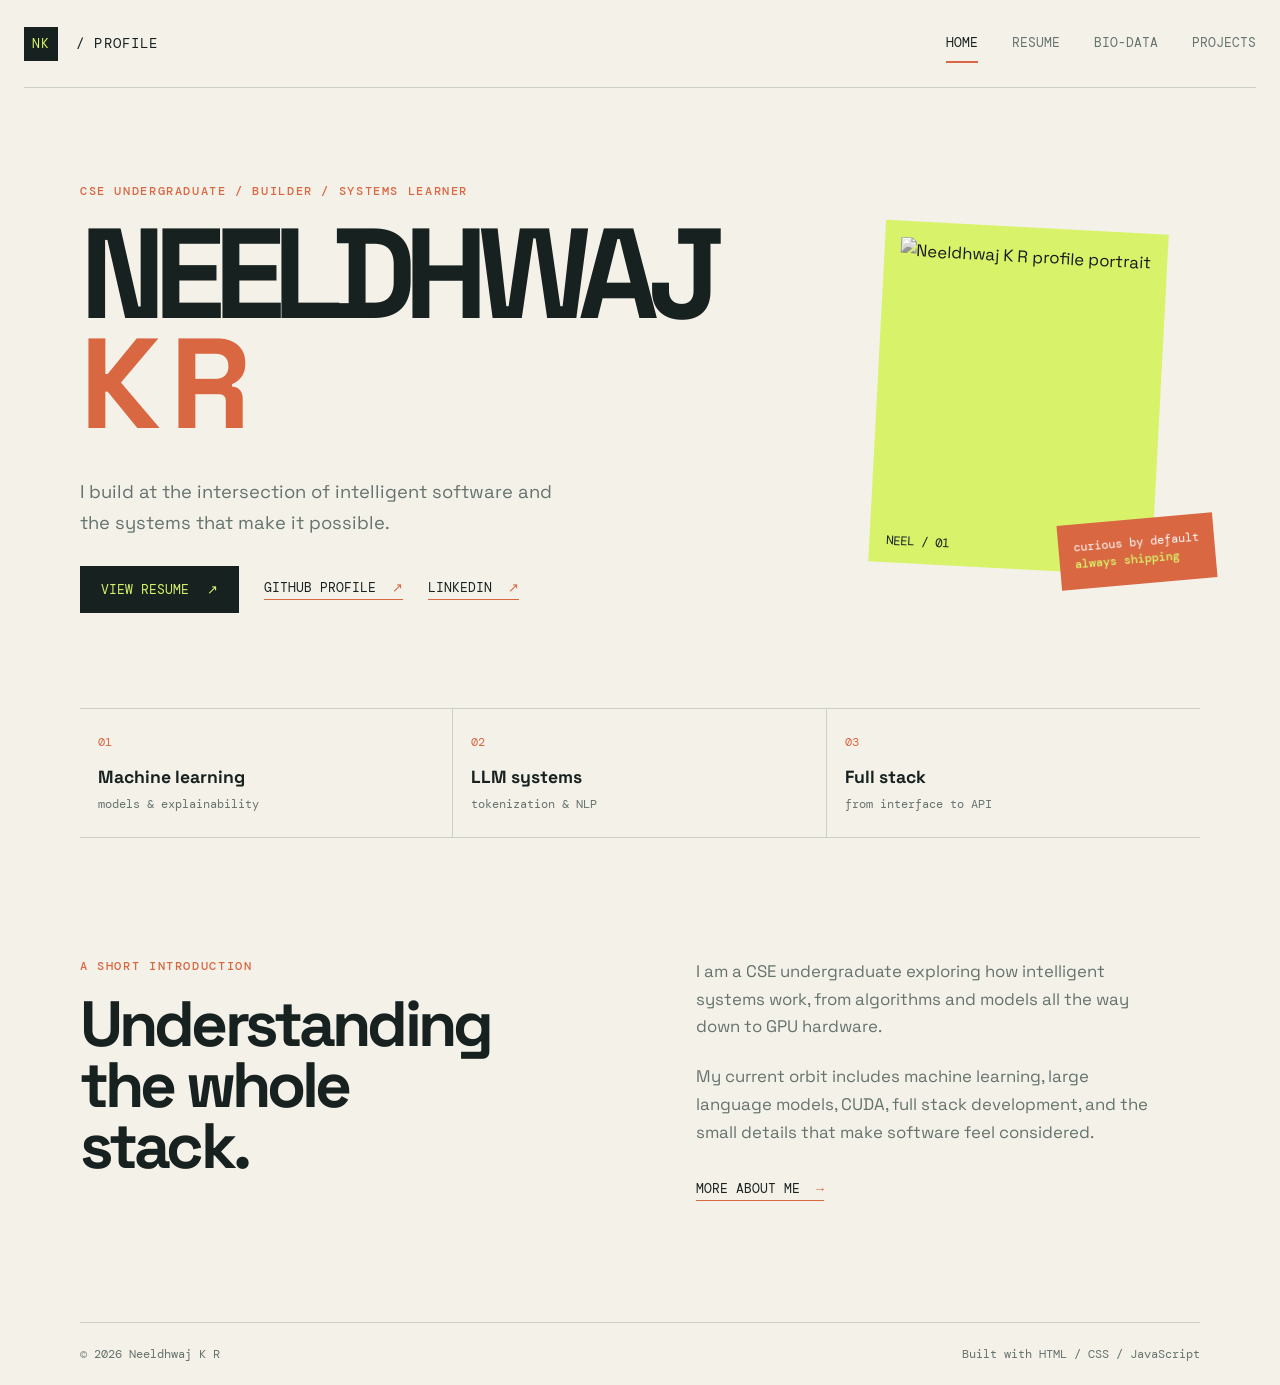
==== assignment.html @ 89e9b07a "Uploading files from local" ====
<!doctype html>
<html lang="en">
  <head>
    <meta charset="UTF-8" />
    <meta name="viewport" content="width=device-width, initial-scale=1.0" />
    <meta
      name="description"
      content="Neeldhwaj K R - CSE undergraduate, ML and LLM enthusiast, and full stack developer."
    />
    <title>Neel | Digital Profile</title>
    <link rel="preconnect" href="https://fonts.googleapis.com" />
    <link rel="preconnect" href="https://fonts.gstatic.com" crossorigin />
    <link
      href="https://fonts.googleapis.com/css2?family=DM+Mono:wght@400;500&family=Space+Grotesk:wght@400;500;600;700&display=swap"
      rel="stylesheet"
    />
    <link rel="stylesheet" href="portfolio.css" />
  </head>
  <body>
    <header class="site-header">
      <a class="brand" href="assignment.html"><span>NK</span> / profile</a>
      <button class="menu-toggle" aria-label="Toggle navigation" aria-expanded="false">Menu</button>
      <nav class="site-nav" aria-label="Main navigation">
        <a class="active" href="assignment.html">Home</a>
        <a href="resume.html">Resume</a>
        <a href="bio-data.html">Bio-data</a>
        <a href="projects.html">Projects</a>
      </nav>
    </header>

    <main>
      <section class="hero page-wrap">
        <div class="hero-copy reveal">
          <p class="eyebrow">CSE undergraduate / builder / systems learner</p>
          <h1>NEELDHWAJ<br /><em>K R</em></h1>
          <p class="hero-intro">
            I build at the intersection of intelligent software and the systems that make it
            possible.
          </p>
          <div class="hero-actions">
            <a class="button button-primary" href="resume.html">View resume <span>↗</span></a>
            <a class="text-link" href="https://github.com/neel-31" target="_blank" rel="noreferrer"
              >GitHub profile <span>↗</span></a
            >
            <a
              class="text-link"
              href="https://www.linkedin.com/in/neeldhwaj-k-r-45471a250/"
              target="_blank"
              rel="noreferrer"
              >LinkedIn <span>↗</span></a
            >
          </div>
        </div>
        <div class="hero-visual reveal">
          <div class="portrait-frame">
            <img
              src="https://avatars.githubusercontent.com/u/171709820?v=4"
              alt="Neeldhwaj K R profile portrait"
            />
            <span class="portrait-label">NEEL / 01</span>
          </div>
          <div class="orbit-note">curious by default<br /><strong>always shipping</strong></div>
        </div>
      </section>

      <section class="signal-strip page-wrap reveal" aria-label="Profile highlights">
        <div>
          <span class="signal-number">01</span><strong>Machine learning</strong
          ><small>models & explainability</small>
        </div>
        <div>
          <span class="signal-number">02</span><strong>LLM systems</strong
          ><small>tokenization & NLP</small>
        </div>
        <div>
          <span class="signal-number">03</span><strong>Full stack</strong
          ><small>from interface to API</small>
        </div>
      </section>

      <section class="home-grid page-wrap">
        <div class="section-heading reveal">
          <p class="eyebrow">A short introduction</p>
          <h2>Understanding the whole stack.</h2>
        </div>
        <div class="home-about reveal">
          <p>
            I am a CSE undergraduate exploring how intelligent systems work, from algorithms and
            models all the way down to GPU hardware.
          </p>
          <p>
            My current orbit includes machine learning, large language models, CUDA, full stack
            development, and the small details that make software feel considered.
          </p>
          <a class="text-link" href="bio-data.html">More about me <span>→</span></a>
        </div>
      </section>
    </main>

    <footer class="site-footer page-wrap">
      <span>© 2026 Neeldhwaj K R</span><span>Built with HTML / CSS / JavaScript</span>
    </footer>
    <script src="https://code.jquery.com/jquery-3.7.1.min.js"></script>
    <script src="portfolio.js"></script>
  </body>
</html>
---- portfolio.css ----
:root {
  --ink: #17211f;
  --muted: #65736e;
  --paper: #f4f1e9;
  --lime: #d8f36a;
  --rust: #d96742;
  --line: #cbd0c5;
  --mono: "DM Mono", monospace;
  --display: "Space Grotesk", sans-serif;
}
* {
  box-sizing: border-box;
}
html {
  scroll-behavior: smooth;
}
body {
  margin: 0;
  background: var(--paper);
  color: var(--ink);
  font-family: var(--display);
  font-size: 1.05rem;
  line-height: 1.65;
}
a {
  color: inherit;
  text-decoration: none;
}
.page-wrap {
  width: min(1120px, calc(100% - 48px));
  margin-inline: auto;
}
.site-header {
  width: min(1280px, calc(100% - 48px));
  height: 88px;
  margin: auto;
  display: flex;
  align-items: center;
  justify-content: space-between;
  border-bottom: 1px solid var(--line);
}
.brand {
  font-family: var(--mono);
  font-size: 0.88rem;
  letter-spacing: 0.08em;
  text-transform: uppercase;
}
.brand span {
  display: inline-grid;
  place-items: center;
  width: 34px;
  height: 34px;
  margin-right: 9px;
  background: var(--ink);
  color: var(--lime);
  font-size: 0.8rem;
}
.site-nav {
  display: flex;
  gap: 34px;
  font-family: var(--mono);
  font-size: 0.82rem;
  text-transform: uppercase;
}
.site-nav a {
  padding-block: 8px;
  color: var(--muted);
}
.site-nav a:hover,
.site-nav .active {
  color: var(--ink);
  border-bottom: 2px solid var(--rust);
}
.menu-toggle {
  display: none;
  border: 0;
  background: transparent;
  font: 0.82rem var(--mono);
  text-transform: uppercase;
  color: var(--ink);
}
.hero {
  min-height: 620px;
  display: grid;
  grid-template-columns: 1.1fr 0.9fr;
  align-items: center;
  gap: 8%;
  padding-block: 70px;
}
.eyebrow {
  margin: 0 0 20px;
  color: var(--rust);
  font: 500 0.78rem var(--mono);
  letter-spacing: 0.13em;
  text-transform: uppercase;
}
.hero h1 {
  margin: 0;
  font-size: clamp(4.5rem, 10vw, 9rem);
  line-height: 0.86;
  letter-spacing: -0.09em;
  text-transform: uppercase;
}
.hero h1 em,
h1 span {
  color: var(--rust);
  font-style: normal;
}
.hero-intro {
  max-width: 475px;
  margin: 38px 0 28px;
  color: var(--muted);
  font-size: 1.15rem;
}
.hero-actions {
  display: flex;
  align-items: center;
  gap: 25px;
}
.button {
  display: inline-flex;
  gap: 18px;
  align-items: center;
  padding: 15px 21px;
  font: 0.8rem var(--mono);
  text-transform: uppercase;
}
.button-primary {
  background: var(--ink);
  color: var(--lime);
}
.button-primary:hover {
  background: var(--rust);
  color: white;
}
.text-link {
  border-bottom: 1px solid var(--rust);
  padding-bottom: 3px;
  font: 0.82rem var(--mono);
  text-transform: uppercase;
}
.text-link span {
  color: var(--rust);
  margin-left: 8px;
}
.hero-visual {
  position: relative;
  max-width: 390px;
  justify-self: end;
}
.portrait-frame {
  position: relative;
  padding: 16px 16px 45px;
  background: var(--lime);
  transform: rotate(3deg);
}
.portrait-frame img {
  display: block;
  width: 100%;
  aspect-ratio: 1 / 1.12;
  object-fit: cover;
  filter: grayscale(1) contrast(1.05);
}
.portrait-label {
  position: absolute;
  bottom: 14px;
  left: 17px;
  font: 0.78rem var(--mono);
}
.orbit-note {
  position: absolute;
  right: -55px;
  bottom: -15px;
  padding: 15px;
  background: var(--rust);
  color: white;
  font: 0.78rem var(--mono);
  line-height: 1.4;
  transform: rotate(-5deg);
}
.orbit-note strong {
  color: var(--lime);
  font-weight: 500;
}
.signal-strip {
  display: grid;
  grid-template-columns: repeat(3, 1fr);
  border-block: 1px solid var(--line);
}
.signal-strip div {
  padding: 25px 18px;
  border-right: 1px solid var(--line);
}
.signal-strip div:last-child {
  border: 0;
}
.signal-number {
  display: block;
  margin-bottom: 13px;
  color: var(--rust);
  font: 0.78rem var(--mono);
}
.signal-strip strong,
.signal-strip small {
  display: block;
}
.signal-strip strong {
  font-size: 1.1rem;
}
.signal-strip small {
  margin-top: 4px;
  color: var(--muted);
  font: 0.78rem var(--mono);
}
.home-grid {
  display: grid;
  grid-template-columns: 1fr 1fr;
  gap: 10%;
  padding-block: 120px;
}
.section-heading h2 {
  max-width: 400px;
  margin: 0;
  font-size: clamp(2.4rem, 5vw, 4.4rem);
  line-height: 0.95;
  letter-spacing: -0.06em;
}
.home-about {
  max-width: 470px;
  align-self: end;
  color: var(--muted);
}
.home-about p {
  margin-top: 0;
  margin-bottom: 22px;
}
.home-about .text-link {
  display: inline-block;
  margin-top: 12px;
  color: var(--ink);
}
.inner-page {
  padding-block: 90px 120px;
}
.page-title {
  max-width: 710px;
  margin-bottom: 80px;
}
.page-title h1 {
  margin: 0 0 20px;
  font-size: clamp(4rem, 9vw, 8rem);
  line-height: 0.88;
  letter-spacing: -0.09em;
}
.page-title > p:last-child {
  max-width: 520px;
  color: var(--muted);
  font-size: 1.1rem;
}
.resume-layout {
  display: grid;
  grid-template-columns: 220px 1fr;
  gap: 12%;
}
.resume-aside {
  border-top: 2px solid var(--ink);
}
.aside-block {
  padding-block: 24px;
  border-bottom: 1px solid var(--line);
}
.aside-block .eyebrow {
  margin-bottom: 12px;
}
.aside-block a {
  display: block;
  margin: 8px 0;
  color: var(--muted);
  font: 0.82rem var(--mono);
  overflow-wrap: anywhere;
}
.aside-block p:last-child {
  color: var(--muted);
  font: 0.85rem/2 var(--mono);
}
.resume-section {
  margin-bottom: 70px;
}
.resume-section h2 {
  padding-bottom: 15px;
  margin: 0 0 24px;
  border-bottom: 1px solid var(--ink);
  font-size: 1.1rem;
}
.resume-section > p {
  max-width: 650px;
  color: var(--muted);
}
.tag-list {
  display: flex;
  flex-wrap: wrap;
  gap: 10px;
}
.tag-list span {
  padding: 10px 13px;
  border: 1px solid var(--line);
  font: 0.78rem var(--mono);
}
.timeline-item {
  display: grid;
  grid-template-columns: 42px 1fr;
  gap: 15px;
  padding-block: 19px;
  border-bottom: 1px solid var(--line);
}
.timeline-mark,
.project-number {
  color: var(--rust);
  font: 0.8rem var(--mono);
}
.timeline-item h3 {
  margin: 0 0 5px;
  font-size: 1.1rem;
}
.timeline-item p {
  margin: 0;
  color: var(--muted);
}
.bio-grid {
  display: grid;
  grid-template-columns: 1fr 1fr;
  gap: 18px;
}
.bio-card {
  min-height: 280px;
  padding: 30px;
  border: 1px solid var(--line);
}
.bio-card-wide {
  grid-column: span 2;
  min-height: auto;
  background: var(--ink);
  color: var(--paper);
}
.bio-card h2 {
  margin: 0 0 25px;
  font-size: clamp(2.3rem, 5vw, 4rem);
  line-height: 0.95;
  letter-spacing: -0.06em;
}
.bio-card h2 em {
  color: var(--lime);
  font-style: normal;
}
.bio-card p:not(.eyebrow) {
  max-width: 630px;
  color: #b8c1b5;
}
.bio-card dl {
  display: grid;
  grid-template-columns: 1fr 1.3fr;
  gap: 14px 8px;
  margin: 0;
}
.bio-card dt {
  color: var(--muted);
  font: 0.75rem var(--mono);
  text-transform: uppercase;
}
.bio-card dd {
  margin: 0;
  font-size: 0.95rem;
}
.clean-list {
  padding: 0;
  margin: 0;
  list-style: none;
}
.clean-list li {
  padding: 10px 0;
  border-bottom: 1px solid var(--line);
  font: 0.82rem var(--mono);
}
.clean-list li::before {
  content: "+ ";
  color: var(--rust);
}
.quote-card {
  display: flex;
  align-items: center;
  gap: 30px;
  background: var(--rust);
}
.quote-card .quote-mark {
  color: var(--lime);
  font-size: 5rem;
  line-height: 0.5;
}
.quote-card p {
  margin: 0;
  color: white !important;
  font-size: 1.5rem;
}
.project-toolbar {
  display: flex;
  align-items: center;
  justify-content: space-between;
  padding-block: 18px;
  border-block: 1px solid var(--line);
}
.project-toolbar .eyebrow {
  margin: 0;
}
.filter-buttons {
  display: flex;
  gap: 8px;
}
.filter-button {
  padding: 8px 12px;
  border: 1px solid var(--line);
  background: transparent;
  color: var(--muted);
  cursor: pointer;
  font: 0.76rem var(--mono);
  text-transform: uppercase;
}
.filter-button:hover,
.filter-button.active {
  border-color: var(--ink);
  background: var(--ink);
  color: var(--lime);
}
.project-list {
  margin-top: 20px;
}
.project-card {
  display: grid;
  grid-template-columns: 80px 1fr;
  gap: 15px;
  padding: 35px 0;
  border-bottom: 1px solid var(--line);
}
.project-card h2 {
  margin: 0 0 10px;
  font-size: clamp(1.8rem, 4vw, 3.2rem);
  letter-spacing: -0.06em;
}
.project-type {
  margin: 0 0 13px;
  color: var(--rust);
  font: 0.78rem var(--mono);
  text-transform: uppercase;
}
.project-card > div:last-child > p:not(.project-type) {
  max-width: 640px;
  margin: 0;
  color: var(--muted);
}
.card-footer {
  display: flex;
  justify-content: space-between;
  gap: 20px;
  margin-top: 30px;
  color: var(--muted);
  font: 0.78rem var(--mono);
}
.card-footer a {
  color: var(--ink);
  border-bottom: 1px solid var(--rust);
}
.site-footer {
  display: flex;
  justify-content: space-between;
  padding-block: 23px;
  border-top: 1px solid var(--line);
  color: var(--muted);
  font: 0.76rem var(--mono);
}
.site-footer a {
  color: var(--ink);
}
.reveal {
  opacity: 0;
  transform: translateY(18px);
}
.reveal.is-visible {
  animation: rise 0.65s ease forwards;
}
@keyframes rise {
  to {
    opacity: 1;
    transform: translateY(0);
  }
}
@media (max-width: 700px) {
  .page-wrap,
  .site-header {
    width: min(100% - 32px, 1120px);
  }
  .site-header {
    height: 72px;
  }
  .menu-toggle {
    display: block;
  }
  .site-nav {
    display: none;
    position: absolute;
    z-index: 2;
    top: 72px;
    left: 16px;
    right: 16px;
    padding: 12px 20px;
    background: var(--ink);
  }
  .site-nav.is-open {
    display: grid;
    gap: 4px;
  }
  .site-nav a,
  .site-nav a:hover,
  .site-nav .active {
    color: var(--paper);
    border: 0;
  }
  .hero {
    min-height: auto;
    grid-template-columns: 1fr;
    gap: 65px;
    padding-block: 65px 90px;
  }
  .hero h1 {
    font-size: clamp(4rem, 18vw, 7rem);
  }
  .hero-visual {
    width: 78%;
    margin-right: 25px;
  }
  .orbit-note {
    right: -35px;
  }
  .signal-strip {
    grid-template-columns: 1fr;
  }
  .signal-strip div {
    border-right: 0;
    border-bottom: 1px solid var(--line);
  }
  .home-grid,
  .resume-layout {
    grid-template-columns: 1fr;
    gap: 50px;
  }
  .inner-page {
    padding-block: 65px 80px;
  }
  .page-title {
    margin-bottom: 55px;
  }
  .resume-aside {
    order: 2;
  }
  .bio-grid {
    grid-template-columns: 1fr;
  }
  .bio-card-wide {
    grid-column: auto;
  }
  .bio-card {
    min-height: auto;
  }
  .project-toolbar {
    display: block;
  }
  .filter-buttons {
    margin-top: 16px;
    flex-wrap: wrap;
  }
  .project-card {
    grid-template-columns: 35px 1fr;
  }
  .card-footer {
    display: grid;
    gap: 12px;
  }
  .site-footer {
    display: grid;
    gap: 9px;
  }
}
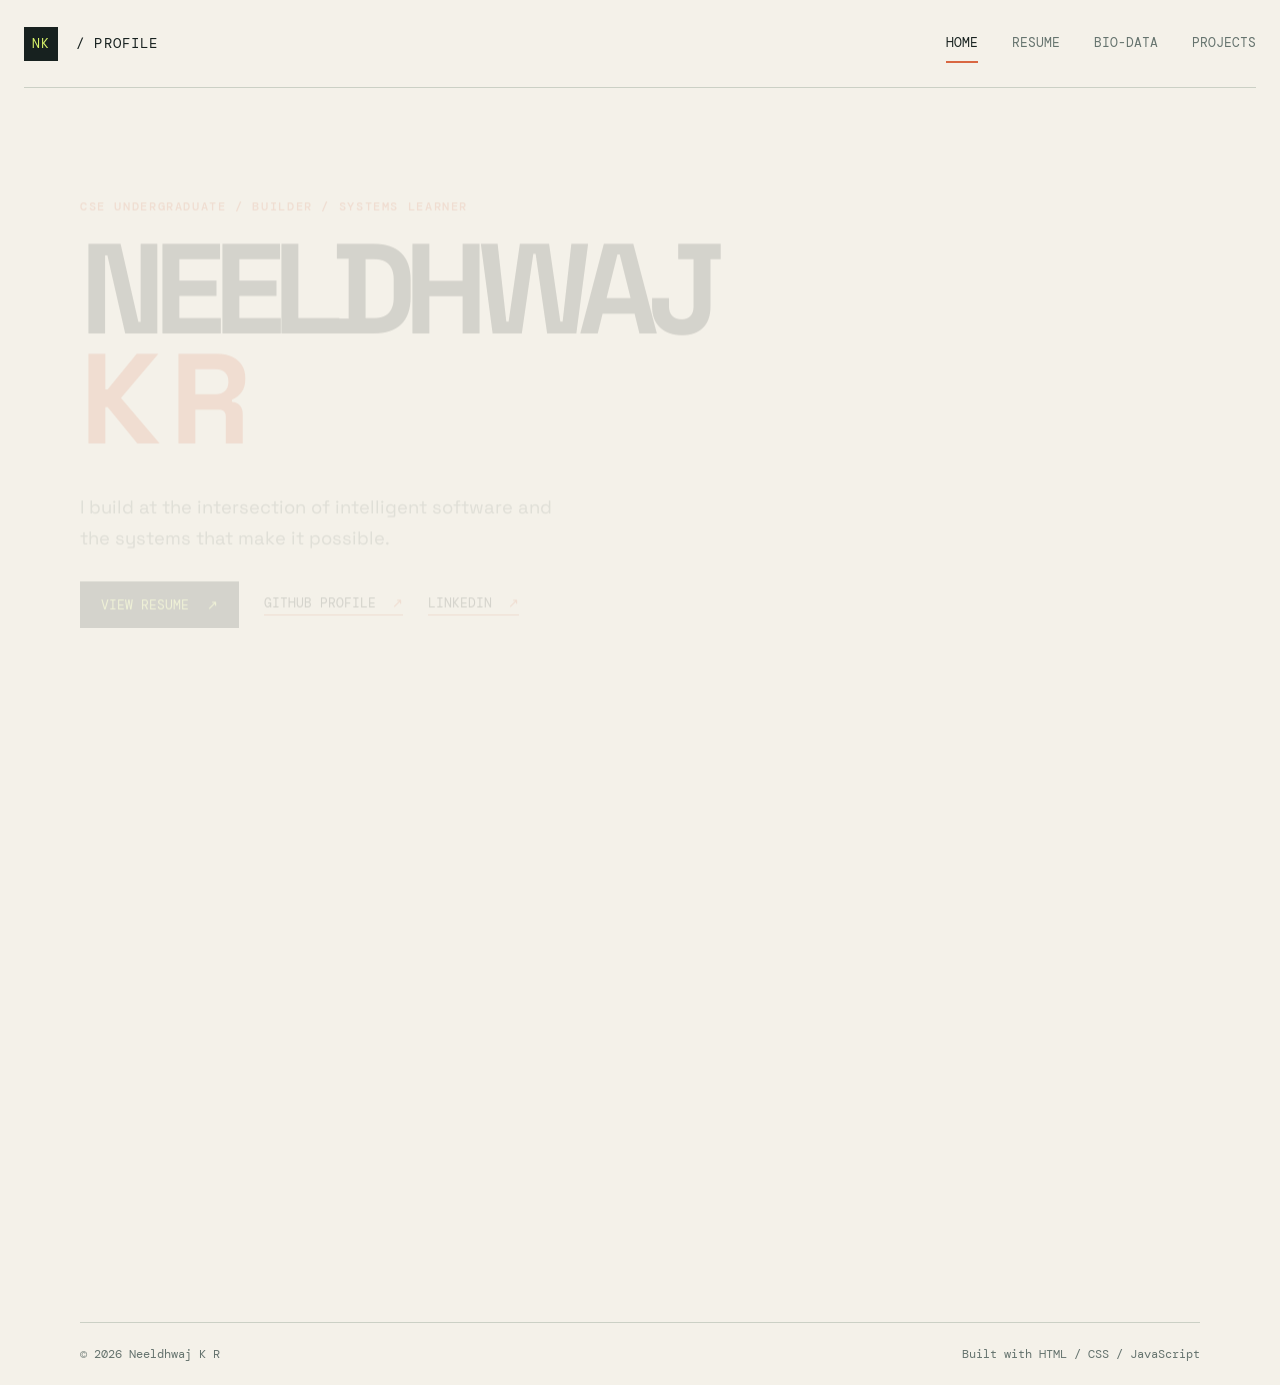
==== commit 03689457: "Restore Home navigation and refresh portfolio projects" ====
--- a/assignment.html
+++ b/assignment.html
@@ -3,104 +3,11 @@
   <head>
     <meta charset="UTF-8" />
     <meta name="viewport" content="width=device-width, initial-scale=1.0" />
-    <meta
-      name="description"
-      content="Neeldhwaj K R - CSE undergraduate, ML and LLM enthusiast, and full stack developer."
-    />
-    <title>Neel | Digital Profile</title>
-    <link rel="preconnect" href="https://fonts.googleapis.com" />
-    <link rel="preconnect" href="https://fonts.gstatic.com" crossorigin />
-    <link
-      href="https://fonts.googleapis.com/css2?family=DM+Mono:wght@400;500&family=Space+Grotesk:wght@400;500;600;700&display=swap"
-      rel="stylesheet"
-    />
-    <link rel="stylesheet" href="portfolio.css" />
+    <meta http-equiv="refresh" content="0; url=index.html" />
+    <link rel="canonical" href="index.html" />
+    <title>Home | Neeldhwaj K R</title>
   </head>
   <body>
-    <header class="site-header">
-      <a class="brand" href="assignment.html"><span>NK</span> / profile</a>
-      <button class="menu-toggle" aria-label="Toggle navigation" aria-expanded="false">Menu</button>
-      <nav class="site-nav" aria-label="Main navigation">
-        <a class="active" href="assignment.html">Home</a>
-        <a href="resume.html">Resume</a>
-        <a href="bio-data.html">Bio-data</a>
-        <a href="projects.html">Projects</a>
-      </nav>
-    </header>
-
-    <main>
-      <section class="hero page-wrap">
-        <div class="hero-copy reveal">
-          <p class="eyebrow">CSE undergraduate / builder / systems learner</p>
-          <h1>NEELDHWAJ<br /><em>K R</em></h1>
-          <p class="hero-intro">
-            I build at the intersection of intelligent software and the systems that make it
-            possible.
-          </p>
-          <div class="hero-actions">
-            <a class="button button-primary" href="resume.html">View resume <span>↗</span></a>
-            <a class="text-link" href="https://github.com/neel-31" target="_blank" rel="noreferrer"
-              >GitHub profile <span>↗</span></a
-            >
-            <a
-              class="text-link"
-              href="https://www.linkedin.com/in/neeldhwaj-k-r-45471a250/"
-              target="_blank"
-              rel="noreferrer"
-              >LinkedIn <span>↗</span></a
-            >
-          </div>
-        </div>
-        <div class="hero-visual reveal">
-          <div class="portrait-frame">
-            <img
-              src="https://avatars.githubusercontent.com/u/171709820?v=4"
-              alt="Neeldhwaj K R profile portrait"
-            />
-            <span class="portrait-label">NEEL / 01</span>
-          </div>
-          <div class="orbit-note">curious by default<br /><strong>always shipping</strong></div>
-        </div>
-      </section>
-
-      <section class="signal-strip page-wrap reveal" aria-label="Profile highlights">
-        <div>
-          <span class="signal-number">01</span><strong>Machine learning</strong
-          ><small>models & explainability</small>
-        </div>
-        <div>
-          <span class="signal-number">02</span><strong>LLM systems</strong
-          ><small>tokenization & NLP</small>
-        </div>
-        <div>
-          <span class="signal-number">03</span><strong>Full stack</strong
-          ><small>from interface to API</small>
-        </div>
-      </section>
-
-      <section class="home-grid page-wrap">
-        <div class="section-heading reveal">
-          <p class="eyebrow">A short introduction</p>
-          <h2>Understanding the whole stack.</h2>
-        </div>
-        <div class="home-about reveal">
-          <p>
-            I am a CSE undergraduate exploring how intelligent systems work, from algorithms and
-            models all the way down to GPU hardware.
-          </p>
-          <p>
-            My current orbit includes machine learning, large language models, CUDA, full stack
-            development, and the small details that make software feel considered.
-          </p>
-          <a class="text-link" href="bio-data.html">More about me <span>→</span></a>
-        </div>
-      </section>
-    </main>
-
-    <footer class="site-footer page-wrap">
-      <span>© 2026 Neeldhwaj K R</span><span>Built with HTML / CSS / JavaScript</span>
-    </footer>
-    <script src="https://code.jquery.com/jquery-3.7.1.min.js"></script>
-    <script src="portfolio.js"></script>
+    <p><a href="index.html">Go to the home page</a></p>
   </body>
 </html>
